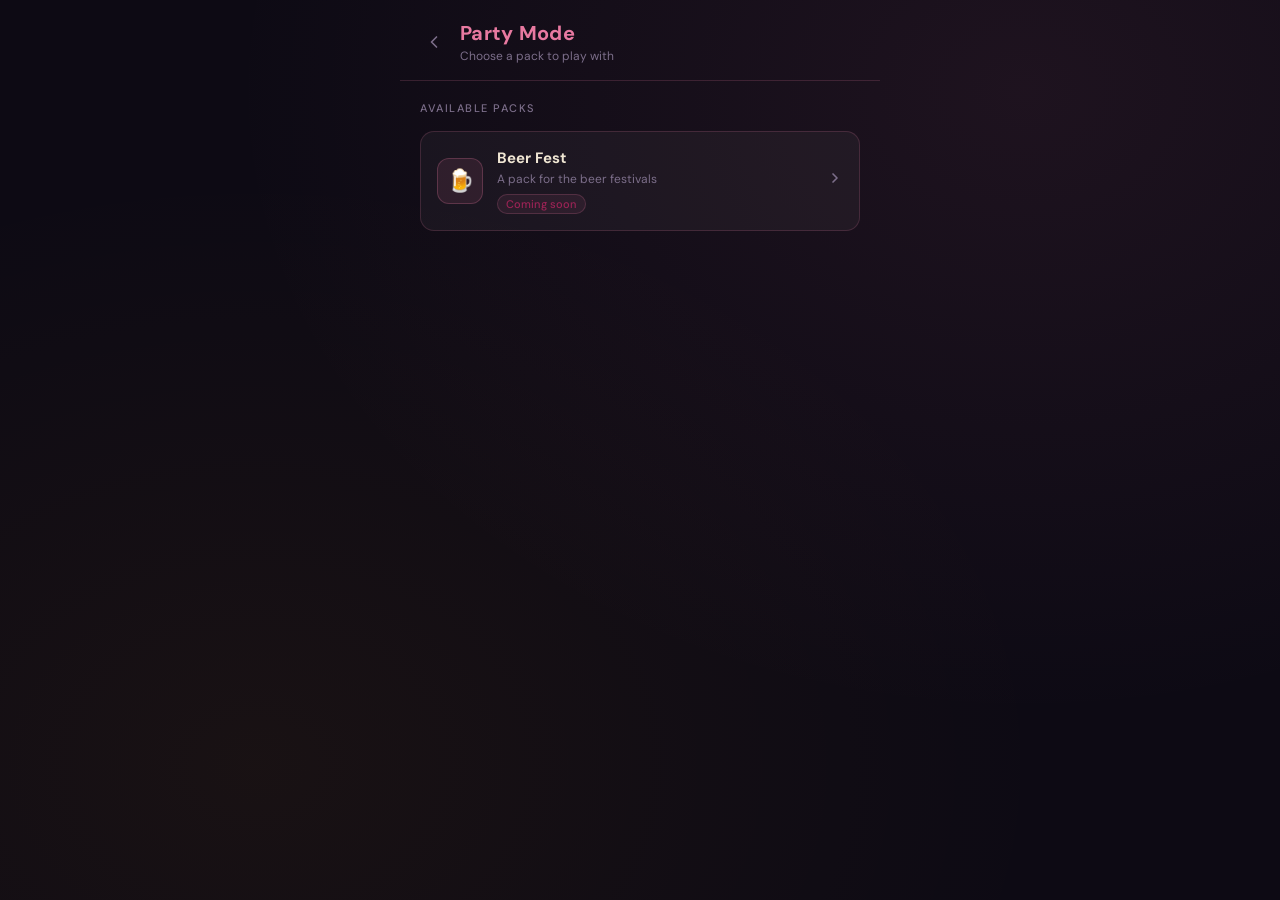
==== modes/party/index.html @ bea2f880 "Code restructure and start of packs and party mode" ====
<!DOCTYPE html>
<html lang="en">
<head>
    <meta charset="UTF-8"/>
    <meta name="viewport" content="width=device-width, initial-scale=1.0, user-scalable=no"/>
    <title>Party Mode — Choose a Pack</title>
    <link rel="preconnect" href="https://fonts.googleapis.com">
    <link href="https://fonts.googleapis.com/css2?family=Playfair+Display:wght@700;900&family=DM+Sans:wght@400;500&display=swap" rel="stylesheet">
    <style>
        *, *::before, *::after { box-sizing: border-box; margin: 0; padding: 0; }

        :root {
            --bg: #0d0a14;
            --pink: #e879a0;
            --pink-dim: #9b2355;
            --pink-glow: rgba(232, 121, 160, 0.3);
            --text: #f0e6d3;
            --text-muted: #7c6e8a;
            --border: rgba(232, 121, 160, 0.18);
            --card-bg: rgba(255, 255, 255, 0.04);
            --card-hover: rgba(255, 255, 255, 0.07);
        }

        html, body { height: 100%; }

        body {
            background-color: var(--bg);
            background-image:
                radial-gradient(ellipse at 80% 10%, rgba(232, 121, 160, 0.08) 0%, transparent 55%),
                radial-gradient(ellipse at 20% 85%, rgba(245, 158, 11, 0.05) 0%, transparent 55%);
            font-family: 'DM Sans', sans-serif;
            color: var(--text);
            display: flex;
            flex-direction: column;
            min-height: 100dvh;
            -webkit-tap-highlight-color: transparent;
            user-select: none;
        }

        .page {
            display: flex;
            flex-direction: column;
            max-width: 480px;
            width: 100%;
            margin: 0 auto;
            min-height: 100dvh;
        }

        /* ── Header ── */

        .pc-header {
            display: flex;
            align-items: center;
            gap: 12px;
            padding: 20px 20px 16px;
            border-bottom: 1px solid var(--border);
        }

        .back-btn {
            background: none;
            border: none;
            color: var(--text-muted);
            cursor: pointer;
            padding: 4px;
            display: flex;
            align-items: center;
            justify-content: center;
            border-radius: 8px;
            transition: color 0.15s, background 0.15s;
            flex-shrink: 0;
        }

        .back-btn:hover { color: var(--pink); background: rgba(232, 121, 160, 0.08); }

        .pc-header-titles { flex: 1; }

        .pc-header-title {
            font-size: 20px;
            font-weight: 700;
            color: var(--pink);
            letter-spacing: 0.3px;
        }

        .pc-header-sub {
            font-size: 12px;
            color: var(--text-muted);
            margin-top: 2px;
        }

        /* ── Pack list ── */

        .pack-list {
            flex: 1;
            padding: 20px;
            display: flex;
            flex-direction: column;
            gap: 12px;
        }

        .section-label {
            font-size: 11px;
            font-weight: 500;
            color: var(--text-muted);
            text-transform: uppercase;
            letter-spacing: 1.5px;
            margin-bottom: 4px;
        }

        .pack-card {
            display: flex;
            align-items: center;
            gap: 14px;
            padding: 16px;
            background: var(--card-bg);
            border: 1px solid var(--border);
            border-radius: 14px;
            cursor: pointer;
            transition: background 0.15s, border-color 0.15s, transform 0.1s;
        }

        .pack-card:hover {
            background: var(--card-hover);
            border-color: rgba(232, 121, 160, 0.35);
        }

        .pack-card:active { transform: scale(0.98); }

        .pack-card--active {
            border-color: rgba(232, 121, 160, 0.5);
            background: rgba(232, 121, 160, 0.06);
        }

        .pack-icon {
            width: 46px;
            height: 46px;
            flex-shrink: 0;
            display: flex;
            align-items: center;
            justify-content: center;
            background: rgba(232, 121, 160, 0.1);
            border: 1px solid rgba(232, 121, 160, 0.25);
            border-radius: 12px;
            font-size: 22px;
        }

        .pack-info { flex: 1; min-width: 0; }

        .pack-name {
            font-size: 15px;
            font-weight: 700;
            color: var(--text);
        }

        .pack-desc {
            font-size: 12px;
            color: var(--text-muted);
            margin-top: 3px;
            line-height: 1.4;
        }

        .pack-meta {
            display: flex;
            gap: 8px;
            margin-top: 6px;
            flex-wrap: wrap;
        }

        .pack-tag {
            font-size: 11px;
            font-weight: 500;
            color: var(--pink-dim);
            background: rgba(232, 121, 160, 0.08);
            border: 1px solid rgba(232, 121, 160, 0.2);
            border-radius: 20px;
            padding: 2px 8px;
        }

        .pack-arrow {
            color: var(--text-muted);
            flex-shrink: 0;
        }

        .active-badge {
            font-size: 10px;
            font-weight: 600;
            color: var(--pink);
            background: rgba(232, 121, 160, 0.12);
            border: 1px solid rgba(232, 121, 160, 0.3);
            border-radius: 20px;
            padding: 2px 8px;
            letter-spacing: 0.5px;
            text-transform: uppercase;
            flex-shrink: 0;
        }

        .empty-state {
            text-align: center;
            color: var(--text-muted);
            font-size: 14px;
            padding: 40px 20px;
        }
    </style>
</head>
<body>
    <div class="page">
        <header class="pc-header">
            <button class="back-btn" onclick="window.location.href='../../index.html'" aria-label="Back to home">
                <svg width="20" height="20" viewBox="0 0 24 24" fill="none" stroke="currentColor" stroke-width="2" stroke-linecap="round" stroke-linejoin="round">
                    <polyline points="15 18 9 12 15 6"/>
                </svg>
            </button>
            <div class="pc-header-titles">
                <div class="pc-header-title">Party Mode</div>
                <div class="pc-header-sub">Choose a pack to play with</div>
            </div>
        </header>

        <div class="pack-list" id="pack-list">
        </div>
    </div>

    <script src="../../packs/party-packs.js"></script>
    <script>
        function selectPack(packId) {
            localStorage.setItem('partyActivePack', packId);
            window.location.href = 'game.html';
        }

        function renderPacks() {
            const container = document.getElementById('pack-list');
            const activePack = localStorage.getItem('partyActivePack');

            if (!PARTY_PACKS || PARTY_PACKS.length === 0) {
                container.innerHTML = '<div class="empty-state">No packs available.</div>';
                return;
            }

            const label = document.createElement('div');
            label.className = 'section-label';
            label.textContent = 'Available packs';
            container.appendChild(label);

            PARTY_PACKS.forEach(pack => {
                const isActive = pack.id === activePack;
                const el = document.createElement('div');
                el.className = 'pack-card' + (isActive ? ' pack-card--active' : '');
                el.setAttribute('role', 'button');
                el.setAttribute('tabindex', '0');
                el.setAttribute('aria-label', `Select ${pack.name}`);

                const cardCount = pack.cards ? pack.cards.length : 0;
                const playerCount = pack.players ? pack.players.length : 0;

                const metaTags = cardCount > 0
                    ? `<span class="pack-tag">${cardCount} cards</span>${playerCount > 0 ? `<span class="pack-tag">${playerCount} players</span>` : ''}`
                    : '<span class="pack-tag">Coming soon</span>';

                el.innerHTML = `
                    <div class="pack-icon">🍺</div>
                    <div class="pack-info">
                        <div class="pack-name">${pack.name}</div>
                        <div class="pack-desc">${pack.description || ''}</div>
                        <div class="pack-meta">${metaTags}</div>
                    </div>
                    ${isActive ? '<span class="active-badge">Active</span>' : '<div class="pack-arrow"><svg width="16" height="16" viewBox="0 0 24 24" fill="none" stroke="currentColor" stroke-width="2.5" stroke-linecap="round" stroke-linejoin="round"><polyline points="9 18 15 12 9 6"/></svg></div>'}
                `;

                el.addEventListener('click', () => selectPack(pack.id));
                el.addEventListener('keydown', e => {
                    if (e.key === 'Enter' || e.key === ' ') selectPack(pack.id);
                });

                container.appendChild(el);
            });
        }

        renderPacks();
    </script>
</body>
</html>
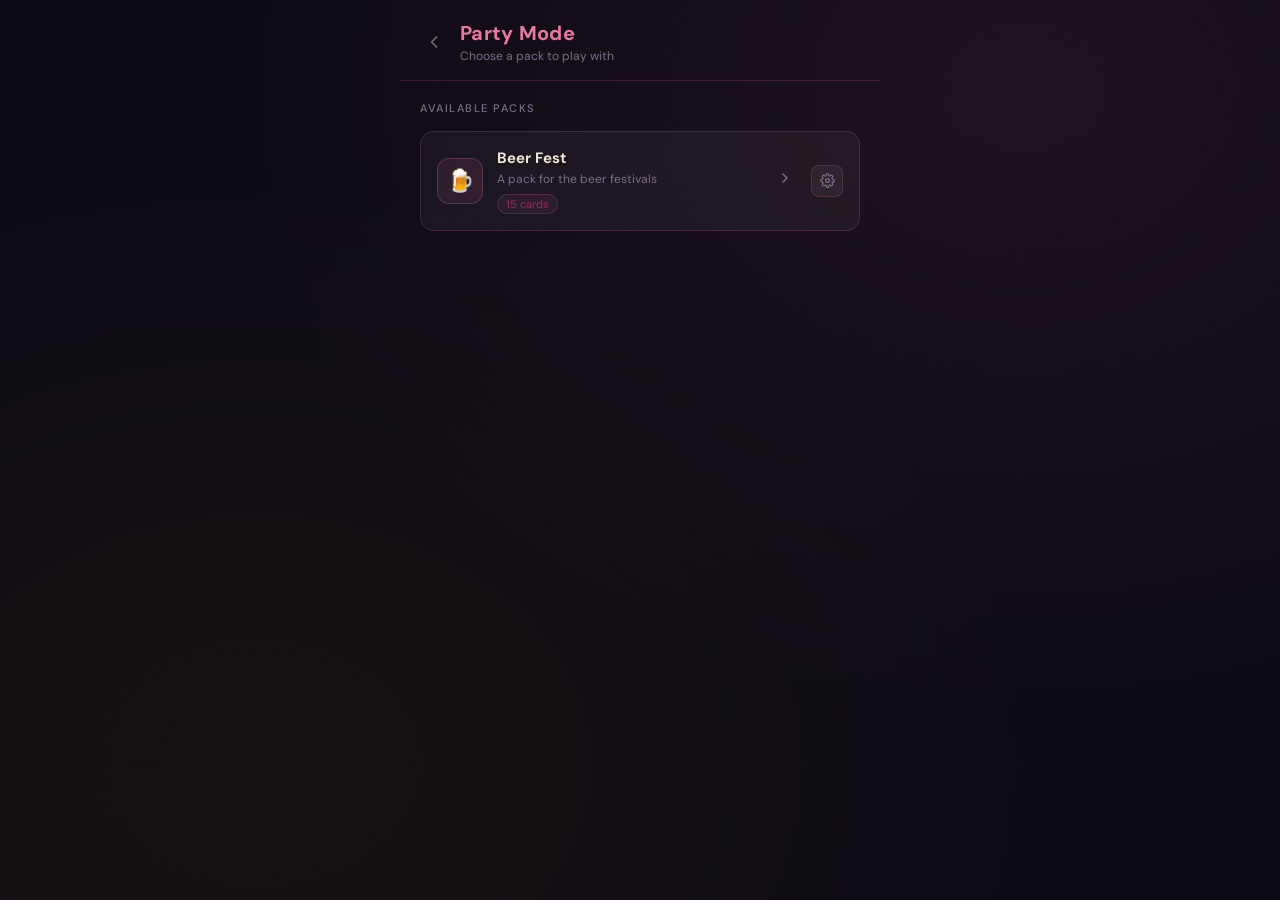
==== commit 2aa0988c: "party mode complete" ====
--- a/modes/party/index.html
+++ b/modes/party/index.html
@@ -19,6 +19,12 @@
             --border: rgba(232, 121, 160, 0.18);
             --card-bg: rgba(255, 255, 255, 0.04);
             --card-hover: rgba(255, 255, 255, 0.07);
+            --pm-bg: #100c1a;
+            --pm-accent: var(--pink);
+            --pm-accent-dim: var(--pink-dim);
+            --pm-border: var(--border);
+            --pm-text: var(--text);
+            --pm-text-muted: var(--text-muted);
         }
 
         html, body { height: 100%; }
@@ -199,6 +205,8 @@
             font-size: 14px;
             padding: 40px 20px;
         }
+
+        .hidden { display: none !important; }
     </style>
 </head>
 <body>
@@ -219,7 +227,29 @@
         </div>
     </div>
 
+    <!-- Pack manager overlay -->
+    <div id="pm-overlay" class="pm-overlay hidden">
+        <div class="pm-drawer">
+            <div class="pm-header">
+                <div>
+                    <div class="pm-title" id="pm-title"></div>
+                    <div class="pm-subtitle">Pack settings</div>
+                </div>
+                <button class="pm-close" id="pm-close" aria-label="Close">
+                    <svg width="18" height="18" viewBox="0 0 24 24" fill="none" stroke="currentColor" stroke-width="2.5" stroke-linecap="round"><line x1="18" y1="6" x2="6" y2="18"/><line x1="6" y1="6" x2="18" y2="18"/></svg>
+                </button>
+            </div>
+            <div class="pm-tabs">
+                <button class="pm-tab pm-tab--active" data-tab="cards">Cards</button>
+                <button class="pm-tab" data-tab="rules">Rules</button>
+            </div>
+            <div class="pm-body" id="pm-body"></div>
+        </div>
+    </div>
+
+    <link rel="stylesheet" href="../../packs/pack-manager.css"/>
     <script src="../../packs/party-packs.js"></script>
+    <script src="pack-manager.js"></script>
     <script>
         function selectPack(packId) {
             localStorage.setItem('partyActivePack', packId);
@@ -249,10 +279,8 @@
                 el.setAttribute('aria-label', `Select ${pack.name}`);
 
                 const cardCount = pack.cards ? pack.cards.length : 0;
-                const playerCount = pack.players ? pack.players.length : 0;
-
                 const metaTags = cardCount > 0
-                    ? `<span class="pack-tag">${cardCount} cards</span>${playerCount > 0 ? `<span class="pack-tag">${playerCount} players</span>` : ''}`
+                    ? `<span class="pack-tag">${cardCount} cards</span>`
                     : '<span class="pack-tag">Coming soon</span>';
 
                 el.innerHTML = `
@@ -265,6 +293,7 @@
                     ${isActive ? '<span class="active-badge">Active</span>' : '<div class="pack-arrow"><svg width="16" height="16" viewBox="0 0 24 24" fill="none" stroke="currentColor" stroke-width="2.5" stroke-linecap="round" stroke-linejoin="round"><polyline points="9 18 15 12 9 6"/></svg></div>'}
                 `;
 
+                el.appendChild(makeGearBtn(pack.id));
                 el.addEventListener('click', () => selectPack(pack.id));
                 el.addEventListener('keydown', e => {
                     if (e.key === 'Enter' || e.key === ' ') selectPack(pack.id);
--- a/packs/pack-manager.css
+++ b/packs/pack-manager.css
@@ -0,0 +1,342 @@
+/* ── Pack manager overlay ─────────────────────────────────────────────────────
+   Requires --pm-bg, --pm-accent, --pm-accent-dim, --pm-border,
+            --pm-text, --pm-text-muted defined by the host page.         */
+
+.pm-overlay {
+    position: fixed;
+    inset: 0;
+    background: rgba(0,0,0,0.75);
+    display: flex;
+    align-items: flex-end;
+    justify-content: center;
+    z-index: 200;
+}
+
+@keyframes pmSlideUp {
+    from { transform: translateY(100%); }
+    to   { transform: translateY(0); }
+}
+
+.pm-drawer {
+    background: var(--pm-bg, #0d0a14);
+    border: 1px solid var(--pm-border, rgba(255,255,255,0.15));
+    border-bottom: none;
+    border-radius: 16px 16px 0 0;
+    width: 100%;
+    max-width: 480px;
+    max-height: 85vh;
+    display: flex;
+    flex-direction: column;
+    animation: pmSlideUp 0.25s cubic-bezier(0.34, 1.2, 0.64, 1);
+}
+
+.pm-header {
+    display: flex;
+    align-items: center;
+    justify-content: space-between;
+    padding: 18px 20px 14px;
+    border-bottom: 1px solid var(--pm-border);
+    flex-shrink: 0;
+}
+
+.pm-title { font-size: 17px; font-weight: 700; color: var(--pm-accent); }
+.pm-subtitle { font-size: 12px; color: var(--pm-text-muted); margin-top: 2px; }
+
+.pm-close {
+    background: none;
+    border: none;
+    color: var(--pm-text-muted);
+    cursor: pointer;
+    padding: 4px;
+    display: flex;
+    align-items: center;
+    border-radius: 6px;
+    transition: color 0.15s;
+}
+.pm-close:hover { color: var(--pm-accent); }
+
+/* ── Tabs ── */
+
+.pm-tabs {
+    display: flex;
+    padding: 0 20px;
+    border-bottom: 1px solid var(--pm-border);
+    flex-shrink: 0;
+}
+
+.pm-tab {
+    padding: 12px 16px;
+    background: none;
+    border: none;
+    border-bottom: 2px solid transparent;
+    color: var(--pm-text-muted);
+    font-family: 'DM Sans', sans-serif;
+    font-size: 13px;
+    font-weight: 500;
+    cursor: pointer;
+    transition: color 0.15s, border-color 0.15s;
+    margin-bottom: -1px;
+}
+
+.pm-tab:hover { color: var(--pm-text); }
+.pm-tab--active { color: var(--pm-accent); border-bottom-color: var(--pm-accent); }
+
+/* ── Body ── */
+
+.pm-body {
+    overflow-y: auto;
+    padding: 16px 20px 28px;
+    display: flex;
+    flex-direction: column;
+    gap: 0;
+    -webkit-overflow-scrolling: touch;
+}
+
+.pm-section-label {
+    font-size: 11px;
+    font-weight: 500;
+    color: var(--pm-text-muted);
+    text-transform: uppercase;
+    letter-spacing: 0.8px;
+    margin-top: 16px;
+    margin-bottom: 8px;
+}
+
+.pm-section-label:first-child { margin-top: 0; }
+
+.pm-list { display: flex; flex-direction: column; gap: 4px; }
+
+/* ── Items ── */
+
+.pm-item {
+    display: flex;
+    align-items: center;
+    gap: 8px;
+    padding: 8px 10px;
+    background: rgba(255,255,255,0.04);
+    border: 1px solid var(--pm-border);
+    border-radius: 8px;
+}
+
+.pm-item--editing { flex-direction: column; align-items: stretch; gap: 8px; }
+
+.pm-num {
+    width: 28px;
+    height: 28px;
+    display: flex;
+    align-items: center;
+    justify-content: center;
+    background: rgba(255,255,255,0.05);
+    border: 1px solid var(--pm-border);
+    border-radius: 6px;
+    color: var(--pm-accent);
+    font-size: 12px;
+    font-weight: 700;
+    flex-shrink: 0;
+}
+
+.pm-pub-badge {
+    width: 38px;
+    padding: 3px 4px;
+    background: rgba(255,255,255,0.04);
+    border: 1px solid var(--pm-border);
+    border-radius: 6px;
+    color: var(--pm-accent);
+    font-family: 'DM Sans', sans-serif;
+    font-size: 13px;
+    font-weight: 600;
+    text-align: center;
+    outline: none;
+    flex-shrink: 0;
+    user-select: text;
+}
+
+.pm-pub-badge:focus { border-color: var(--pm-accent); }
+
+.pm-info { flex: 1; min-width: 0; }
+
+.pm-item-title {
+    font-size: 13px;
+    font-weight: 600;
+    color: var(--pm-text);
+    white-space: nowrap;
+    overflow: hidden;
+    text-overflow: ellipsis;
+}
+
+.pm-item-text {
+    font-size: 12px;
+    color: var(--pm-text-muted);
+    white-space: nowrap;
+    overflow: hidden;
+    text-overflow: ellipsis;
+    margin-top: 2px;
+}
+
+.pm-item-meta { font-size: 11px; color: var(--pm-accent); margin-top: 3px; font-weight: 500; opacity: 0.7; }
+
+.pm-rule-text { flex: 1; font-size: 13px; color: var(--pm-text); line-height: 1.4; }
+
+.pm-icon-btn {
+    background: none;
+    border: none;
+    color: var(--pm-text-muted);
+    cursor: pointer;
+    padding: 3px;
+    display: flex;
+    align-items: center;
+    border-radius: 4px;
+    transition: color 0.15s;
+    flex-shrink: 0;
+}
+
+.pm-icon-btn:hover { color: var(--pm-accent); }
+.pm-icon-btn--del:hover { color: #f87171; }
+
+.pm-empty { font-size: 13px; color: var(--pm-text-muted); padding: 6px 0; }
+
+/* ── Add form ── */
+
+.pm-add-form {
+    margin-top: 20px;
+    padding-top: 16px;
+    border-top: 1px solid var(--pm-border);
+    display: flex;
+    flex-direction: column;
+    gap: 8px;
+}
+
+.pm-input {
+    flex: 1;
+    padding: 9px 12px;
+    background: rgba(255,255,255,0.05);
+    border: 1px solid var(--pm-border);
+    border-radius: 8px;
+    color: var(--pm-text);
+    font-family: 'DM Sans', sans-serif;
+    font-size: 13px;
+    outline: none;
+    user-select: text;
+}
+
+.pm-input::placeholder { color: var(--pm-text-muted); }
+.pm-input:focus { border-color: var(--pm-accent); }
+
+.pm-textarea {
+    width: 100%;
+    padding: 9px 12px;
+    background: rgba(255,255,255,0.05);
+    border: 1px solid var(--pm-border);
+    border-radius: 8px;
+    color: var(--pm-text);
+    font-family: 'DM Sans', sans-serif;
+    font-size: 13px;
+    outline: none;
+    user-select: text;
+    resize: vertical;
+    min-height: 68px;
+    line-height: 1.5;
+}
+
+.pm-textarea::placeholder { color: var(--pm-text-muted); }
+.pm-textarea:focus { border-color: var(--pm-accent); }
+
+.pm-select {
+    width: 100%;
+    padding: 9px 12px;
+    background: rgba(255,255,255,0.05);
+    border: 1px solid var(--pm-border);
+    border-radius: 8px;
+    color: var(--pm-text);
+    font-family: 'DM Sans', sans-serif;
+    font-size: 13px;
+    cursor: pointer;
+    appearance: none;
+    -webkit-appearance: none;
+    outline: none;
+}
+
+.pm-select option { background: #0d0a14; }
+
+.pm-row { display: flex; gap: 8px; align-items: center; }
+
+.pm-num-input {
+    width: 56px;
+    padding: 9px 6px;
+    background: rgba(255,255,255,0.05);
+    border: 1px solid var(--pm-border);
+    border-radius: 8px;
+    color: var(--pm-accent);
+    font-family: 'DM Sans', sans-serif;
+    font-size: 13px;
+    font-weight: 600;
+    text-align: center;
+    outline: none;
+    flex-shrink: 0;
+    user-select: text;
+}
+
+.pm-num-input:focus { border-color: var(--pm-accent); }
+.pm-small-label { font-size: 12px; color: var(--pm-text-muted); flex-shrink: 0; }
+.pm-timer-opts { display: flex; align-items: center; gap: 8px; }
+.pm-secs-input { width: 68px; }
+.pm-timer-lbl.hidden { display: none !important; }
+
+.pm-ai-row { display: flex; align-items: center; gap: 8px; cursor: pointer; user-select: none; }
+.pm-ai-check { width: 15px; height: 15px; accent-color: var(--pm-accent); cursor: pointer; flex-shrink: 0; }
+
+.pm-edit-actions { display: flex; gap: 8px; justify-content: flex-end; }
+
+.pm-add-btn {
+    padding: 9px 18px;
+    background: var(--pm-accent);
+    border: none;
+    border-radius: 8px;
+    color: #1a0010;
+    font-family: 'DM Sans', sans-serif;
+    font-size: 13px;
+    font-weight: 600;
+    cursor: pointer;
+    transition: filter 0.15s;
+    white-space: nowrap;
+}
+
+.pm-add-btn:hover { filter: brightness(1.1); }
+
+.pm-cancel-btn {
+    padding: 9px 18px;
+    background: rgba(255,255,255,0.06);
+    border: 1px solid var(--pm-border);
+    border-radius: 8px;
+    color: var(--pm-text);
+    font-family: 'DM Sans', sans-serif;
+    font-size: 13px;
+    font-weight: 600;
+    cursor: pointer;
+    transition: background 0.15s;
+}
+
+.pm-cancel-btn:hover { background: rgba(255,255,255,0.1); }
+
+/* ── Gear button on pack cards ── */
+
+.pack-gear-btn {
+    width: 32px;
+    height: 32px;
+    flex-shrink: 0;
+    display: flex;
+    align-items: center;
+    justify-content: center;
+    background: rgba(255,255,255,0.05);
+    border: 1px solid var(--pm-border, rgba(255,255,255,0.12));
+    border-radius: 8px;
+    color: var(--pm-text-muted, #7c6e8a);
+    cursor: pointer;
+    transition: background 0.15s, color 0.15s;
+    margin-left: 4px;
+}
+
+.pack-gear-btn:hover {
+    background: rgba(255,255,255,0.1);
+    color: var(--pm-accent, #f59e0b);
+}
